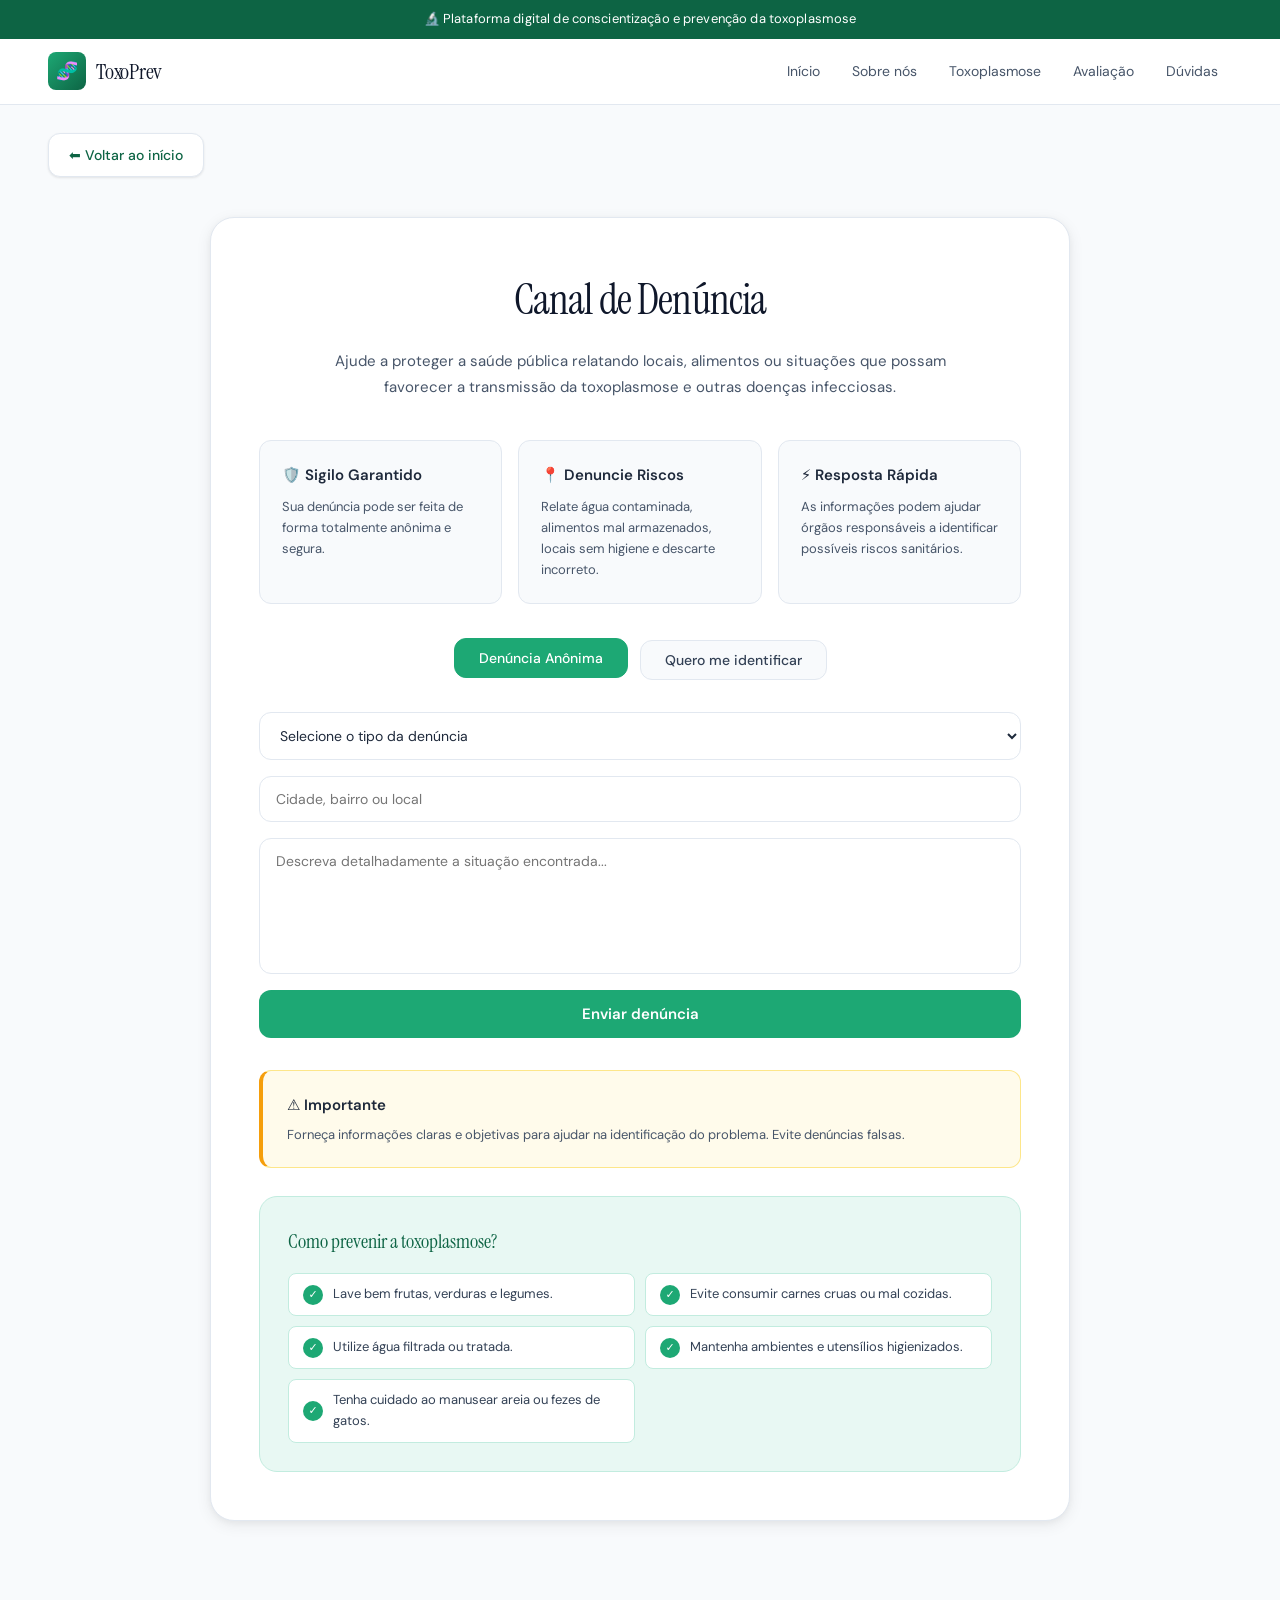
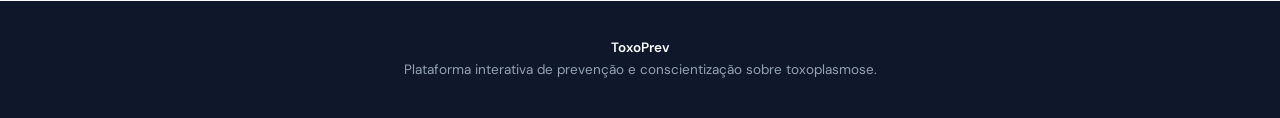
==== denuncia.html @ 3f2ff9aa "Add files via upload" ====
<!DOCTYPE html>
<html lang="pt-BR">
<head>
  <meta charset="UTF-8">
  <meta name="viewport" content="width=device-width, initial-scale=1.0">
  <title>Canal de Denúncia - TOXOPrev</title>
  <link rel="icon" type="image/png" href="favicon2 (2).png">
  <link rel="preconnect" href="https://fonts.googleapis.com">
  <link rel="preconnect" href="https://fonts.gstatic.com" crossorigin>
  <link href="https://fonts.googleapis.com/css2?family=DM+Sans:wght@400;500;600&family=Instrument+Serif:ital@0;1&display=swap" rel="stylesheet">

  <style>
    /* ===== RESET & BASE ===== */
    *, *::before, *::after {
      box-sizing: border-box;
      margin: 0;
      padding: 0;
    }

    :root {
      --teal-50: #e8f8f3;
      --teal-100: #c2ecdf;
      --teal-400: #2fbf8a;
      --teal-500: #1da874;
      --teal-600: #15885d;
      --teal-700: #0d6444;
      --teal-900: #062e1e;

      --slate-50: #f8fafc;
      --slate-100: #f1f5f9;
      --slate-200: #e2e8f0;
      --slate-400: #94a3b8;
      --slate-600: #475569;
      --slate-700: #334155;
      --slate-800: #1e293b;
      --slate-900: #0f172a;

      --accent: #0e9f6e;
      --accent-light: #d1fae5;
      --accent-dark: #065f46;

      --font-display: 'Instrument Serif', Georgia, serif;
      --font-body: 'DM Sans', system-ui, sans-serif;

      --radius-sm: 8px;
      --radius-md: 12px;
      --radius-lg: 18px;
      --radius-xl: 24px;

      --shadow-sm: 0 1px 3px rgba(0,0,0,0.06), 0 1px 2px rgba(0,0,0,0.04);
      --shadow-md: 0 4px 16px rgba(0,0,0,0.07), 0 2px 6px rgba(0,0,0,0.04);
      --shadow-lg: 0 12px 40px rgba(0,0,0,0.10), 0 4px 12px rgba(0,0,0,0.05);
    }

    html { scroll-behavior: smooth; }

    body {
      font-family: var(--font-body);
      background: var(--slate-50);
      color: var(--slate-800);
      font-size: 16px;
      line-height: 1.6;
      -webkit-font-smoothing: antialiased;
    }

    a { text-decoration: none; color: inherit; }

    /* ===== TOP BAR ===== */
    .top-bar {
      background: var(--teal-700);
      color: #fff;
      text-align: center;
      padding: 9px 20px;
      font-size: 13px;
      letter-spacing: 0.01em;
      font-weight: 400;
      display: flex;
      align-items: center;
      justify-content: center;
      gap: 10px;
    }

    .top-bar span {
      background: rgba(255,255,255,0.2);
      color: #fff;
      font-size: 10px;
      font-weight: 700;
      letter-spacing: 0.12em;
      padding: 2px 8px;
      border-radius: 20px;
      text-transform: uppercase;
    }

    /* ===== HEADER ===== */
    header {
      position: sticky;
      top: 0;
      z-index: 100;
      background: rgba(255,255,255,0.92);
      backdrop-filter: blur(14px);
      -webkit-backdrop-filter: blur(14px);
      border-bottom: 1px solid var(--slate-200);
      padding: 0 48px;
      display: flex;
      align-items: center;
      justify-content: space-between;
      height: 66px;
    }

    .logo {
      display: flex;
      align-items: center;
      gap: 10px;
    }

    .logo-icon {
      width: 38px;
      height: 38px;
      background: linear-gradient(135deg, var(--teal-500), var(--teal-700));
      border-radius: var(--radius-sm);
      display: flex;
      align-items: center;
      justify-content: center;
      font-size: 18px;
    }

    .logo h1 {
      font-family: var(--font-display);
      font-size: 22px;
      font-weight: 400;
      color: var(--slate-900);
      letter-spacing: -0.01em;
    }

    nav {
      display: flex;
      align-items: center;
      gap: 4px;
    }

    nav a {
      font-size: 14px;
      font-weight: 400;
      color: var(--slate-600);
      padding: 7px 14px;
      border-radius: var(--radius-sm);
      transition: background 0.18s, color 0.18s;
    }

    nav a:hover {
      background: var(--slate-100);
      color: var(--slate-900);
    }

    nav a.nav-cta {
      background: var(--accent);
      color: #fff;
      font-weight: 500;
      padding: 8px 18px;
      border-radius: var(--radius-md);
      transition: background 0.18s, transform 0.12s;
    }

    nav a.nav-cta:hover {
      background: var(--teal-600);
      transform: translateY(-1px);
    }

    /* ===== BACK BUTTON ===== */
    .voltar-btn {
      display: inline-flex;
      align-items: center;
      gap: 8px;
      background: #fff;
      color: var(--teal-700);
      border: 1px solid var(--slate-200);
      padding: 10px 20px;
      border-radius: var(--radius-md);
      font-size: 14px;
      font-weight: 500;
      box-shadow: var(--shadow-sm);
      transition: background 0.18s, transform 0.15s, box-shadow 0.15s;
      margin: 28px 48px 0;
    }

    .voltar-btn:hover {
      background: var(--teal-50);
      color: var(--teal-600);
      transform: translateY(-2px);
      box-shadow: var(--shadow-md);
    }

    /* ===== DENUNCIA SECTION ===== */
    .denuncia {
      padding: 40px 48px 80px;
    }

    .denuncia-box {
      max-width: 860px;
      margin: 0 auto;
      background: #fff;
      border: 1px solid var(--slate-200);
      border-radius: var(--radius-xl);
      padding: 48px;
      box-shadow: var(--shadow-md);
    }

    .denuncia-box h2 {
      font-family: var(--font-display);
      font-size: clamp(28px, 4vw, 42px);
      font-weight: 400;
      color: var(--slate-900);
      letter-spacing: -0.02em;
      text-align: center;
      margin-bottom: 16px;
    }

    .descricao {
      text-align: center;
      font-size: 15px;
      color: var(--slate-600);
      line-height: 1.7;
      max-width: 620px;
      margin: 0 auto 40px;
    }

    /* ===== INFO CARDS ===== */
    .info-grid {
      display: grid;
      grid-template-columns: repeat(3, 1fr);
      gap: 16px;
      margin-bottom: 36px;
    }

    .info-card {
      background: var(--slate-50);
      border: 1px solid var(--slate-200);
      border-radius: var(--radius-md);
      padding: 22px;
      position: relative;
      overflow: hidden;
      transition: border-color 0.2s, transform 0.2s, box-shadow 0.2s;
    }

    .info-card::before {
      content: '';
      position: absolute;
      top: 0; left: 0; right: 0;
      height: 3px;
      background: linear-gradient(90deg, var(--teal-400), var(--teal-600));
      opacity: 0;
      transition: opacity 0.2s;
    }

    .info-card:hover {
      border-color: var(--teal-400);
      transform: translateY(-2px);
      box-shadow: var(--shadow-md);
    }

    .info-card:hover::before { opacity: 1; }

    .info-card h3 {
      font-size: 15px;
      font-weight: 600;
      color: var(--slate-800);
      margin-bottom: 10px;
    }

    .info-card p {
      font-size: 13px;
      color: var(--slate-600);
      line-height: 1.6;
    }

    /* ===== TIPO BUTTONS ===== */
    .tipo-denuncia {
      display: flex;
      justify-content: center;
      gap: 12px;
      flex-wrap: wrap;
      margin-bottom: 32px;
    }

    .tipo-btn {
      padding: 10px 24px;
      border: 1px solid var(--slate-200);
      border-radius: var(--radius-md);
      background: var(--slate-50);
      color: var(--slate-700);
      font-family: var(--font-body);
      font-size: 14px;
      font-weight: 500;
      cursor: pointer;
      transition: background 0.18s, color 0.18s, border-color 0.18s, transform 0.15s;
    }

    .tipo-btn:hover,
    .tipo-btn.ativo {
      background: var(--teal-500);
      color: #fff;
      border-color: var(--teal-500);
      transform: translateY(-2px);
    }

    /* ===== FORM ===== */
    form {
      display: flex;
      flex-direction: column;
      gap: 16px;
    }

    #dadosUsuario {
      display: none;
      gap: 14px;
      flex-direction: column;
    }

    input,
    select,
    textarea {
      width: 100%;
      padding: 13px 16px;
      border: 1px solid var(--slate-200);
      border-radius: var(--radius-md);
      font-family: var(--font-body);
      font-size: 14px;
      color: var(--slate-800);
      background: #fff;
      transition: border-color 0.18s, box-shadow 0.18s;
    }

    input:focus,
    select:focus,
    textarea:focus {
      outline: none;
      border-color: var(--teal-400);
      box-shadow: 0 0 0 3px rgba(47,191,138,0.12);
    }

    textarea { resize: none; }

    .primary-btn {
      background: var(--teal-500);
      color: #fff;
      border: none;
      padding: 14px 28px;
      border-radius: var(--radius-md);
      font-family: var(--font-body);
      font-size: 15px;
      font-weight: 600;
      cursor: pointer;
      transition: background 0.18s, transform 0.15s, box-shadow 0.15s;
    }

    .primary-btn:hover {
      background: var(--teal-600);
      transform: translateY(-2px);
      box-shadow: 0 8px 24px rgba(13,100,68,0.22);
    }

    /* ===== ALERTS ===== */
    .sucesso-denuncia {
      display: none;
      margin-top: 20px;
      padding: 16px 20px;
      border-radius: var(--radius-md);
      background: var(--teal-50);
      color: var(--teal-700);
      font-weight: 600;
      font-size: 14px;
      text-align: center;
      border: 1px solid var(--teal-100);
    }

    .alerta-denuncia {
      margin-top: 32px;
      background: #fffbeb;
      border: 1px solid #fde68a;
      border-left: 4px solid #f59e0b;
      padding: 22px 24px;
      border-radius: var(--radius-md);
    }

    .alerta-denuncia h3 {
      font-size: 15px;
      font-weight: 600;
      color: var(--slate-800);
      margin-bottom: 8px;
    }

    .alerta-denuncia p {
      font-size: 13px;
      color: var(--slate-600);
      line-height: 1.6;
    }

    /* ===== EXTRA INFO ===== */
    .extra-info {
      margin-top: 28px;
      background: var(--teal-50);
      border: 1px solid var(--teal-100);
      border-radius: var(--radius-lg);
      padding: 28px;
    }

    .extra-info h3 {
      font-family: var(--font-display);
      font-size: 20px;
      font-weight: 400;
      color: var(--teal-700);
      margin-bottom: 16px;
    }

    .extra-info ul {
      list-style: none;
      display: grid;
      grid-template-columns: 1fr 1fr;
      gap: 10px;
    }

    .extra-info li {
      display: flex;
      align-items: center;
      gap: 10px;
      font-size: 13px;
      color: var(--slate-700);
      padding: 10px 14px;
      background: #fff;
      border-radius: var(--radius-sm);
      border: 1px solid var(--teal-100);
    }

    .extra-info li::before {
      content: '✓';
      display: inline-flex;
      width: 20px;
      height: 20px;
      background: var(--teal-500);
      color: #fff;
      border-radius: 50%;
      align-items: center;
      justify-content: center;
      font-size: 11px;
      font-weight: 700;
      flex-shrink: 0;
    }

    /* ===== FOOTER ===== */
    footer {
      background: var(--slate-900);
      color: var(--slate-400);
      text-align: center;
      padding: 36px 48px;
      font-size: 13.5px;
      line-height: 1.7;
    }

    footer strong { color: #fff; font-weight: 600; }

    /* ===== RESPONSIVE ===== */
    @media (max-width: 900px) {
      header { padding: 0 20px; }
      nav { display: none; }
      .denuncia { padding: 24px 20px 60px; }
      .voltar-btn { margin: 20px 20px 0; }
      .denuncia-box { padding: 28px 20px; }
      .info-grid { grid-template-columns: 1fr; }
      .extra-info ul { grid-template-columns: 1fr; }
    }
  </style>
</head>

<body>

  <!-- TOP BAR -->
  <div class="top-bar">
    🔬 Plataforma digital de conscientização e prevenção da toxoplasmose
  </div>

  <!-- HEADER -->
  <header>
    <div class="logo">
      <div class="logo-icon">🧬</div>
      <h1>ToxoPrev</h1>
    </div>
    <nav>
      <a href="index.html">Início</a>
      <a href="sobre.html">Sobre nós</a>
      <a href="toxoplasmose.html">Toxoplasmose</a>
      <a href="entrevista.html">Avaliação</a>
      <a href="duvida.html">Dúvidas</a>
    </nav>
  </header>

  <!-- VOLTAR -->
  <a href="index.html" class="voltar-btn">⬅ Voltar ao início</a>

  <!-- SECTION -->
  <section class="denuncia">
    <div class="denuncia-box">

      <h2>Canal de Denúncia</h2>

      <p class="descricao">
        Ajude a proteger a saúde pública relatando locais, alimentos ou
        situações que possam favorecer a transmissão da toxoplasmose e
        outras doenças infecciosas.
      </p>

      <!-- INFO CARDS -->
      <div class="info-grid">
        <div class="info-card">
          <h3>🛡️ Sigilo Garantido</h3>
          <p>Sua denúncia pode ser feita de forma totalmente anônima e segura.</p>
        </div>
        <div class="info-card">
          <h3>📍 Denuncie Riscos</h3>
          <p>Relate água contaminada, alimentos mal armazenados, locais sem higiene e descarte incorreto.</p>
        </div>
        <div class="info-card">
          <h3>⚡ Resposta Rápida</h3>
          <p>As informações podem ajudar órgãos responsáveis a identificar possíveis riscos sanitários.</p>
        </div>
      </div>

      <!-- TIPO BUTTONS -->
      <div class="tipo-denuncia">
        <button class="tipo-btn ativo" id="btnAnonimo" onclick="mostrarAnonimo()">
          Denúncia Anônima
        </button>
        <button class="tipo-btn" id="btnIdentificado" onclick="mostrarIdentificado()">
          Quero me identificar
        </button>
      </div>

      <!-- FORM -->
      <form id="formDenuncia" onsubmit="enviarDenuncia(event)">

        <div id="dadosUsuario">
          <input type="text" placeholder="Seu nome">
          <input type="email" placeholder="Seu e-mail">
        </div>

        <select required>
          <option value="">Selecione o tipo da denúncia</option>
          <option>Falta de higiene</option>
          <option>Água contaminada</option>
          <option>Alimentos impróprios</option>
          <option>Ambiente de risco</option>
          <option>Outros</option>
        </select>

        <input type="text" placeholder="Cidade, bairro ou local" required>

        <textarea placeholder="Descreva detalhadamente a situação encontrada..." rows="6" required></textarea>

        <button class="primary-btn">Enviar denúncia</button>
      </form>

      <!-- SUCESSO -->
      <div class="sucesso-denuncia" id="sucessoDenuncia">
        ✅ Denúncia enviada com sucesso!
      </div>

      <!-- ALERTA -->
      <div class="alerta-denuncia">
        <h3>⚠️ Importante</h3>
        <p>Forneça informações claras e objetivas para ajudar na identificação do problema. Evite denúncias falsas.</p>
      </div>

      <!-- EXTRA -->
      <div class="extra-info">
        <h3>Como prevenir a toxoplasmose?</h3>
        <ul>
          <li>Lave bem frutas, verduras e legumes.</li>
          <li>Evite consumir carnes cruas ou mal cozidas.</li>
          <li>Utilize água filtrada ou tratada.</li>
          <li>Mantenha ambientes e utensílios higienizados.</li>
          <li>Tenha cuidado ao manusear areia ou fezes de gatos.</li>
        </ul>
      </div>

    </div>
  </section>

  <!-- FOOTER -->
  <footer>
    <strong>ToxoPrev</strong><br>
    Plataforma interativa de prevenção e conscientização sobre toxoplasmose.
  </footer>

  <script>
    function mostrarAnonimo() {
      document.getElementById("dadosUsuario").style.display = "none";
      document.getElementById("btnAnonimo").classList.add("ativo");
      document.getElementById("btnIdentificado").classList.remove("ativo");
    }

    function mostrarIdentificado() {
      document.getElementById("dadosUsuario").style.display = "flex";
      document.getElementById("btnIdentificado").classList.add("ativo");
      document.getElementById("btnAnonimo").classList.remove("ativo");
    }

    function enviarDenuncia(event) {
      event.preventDefault();
      const alerta = document.getElementById("sucessoDenuncia");
      alerta.style.display = "block";
      setTimeout(() => { alerta.style.display = "none"; }, 4000);
      document.getElementById("formDenuncia").reset();
    }

    mostrarAnonimo();
  </script>

</body>
</html>
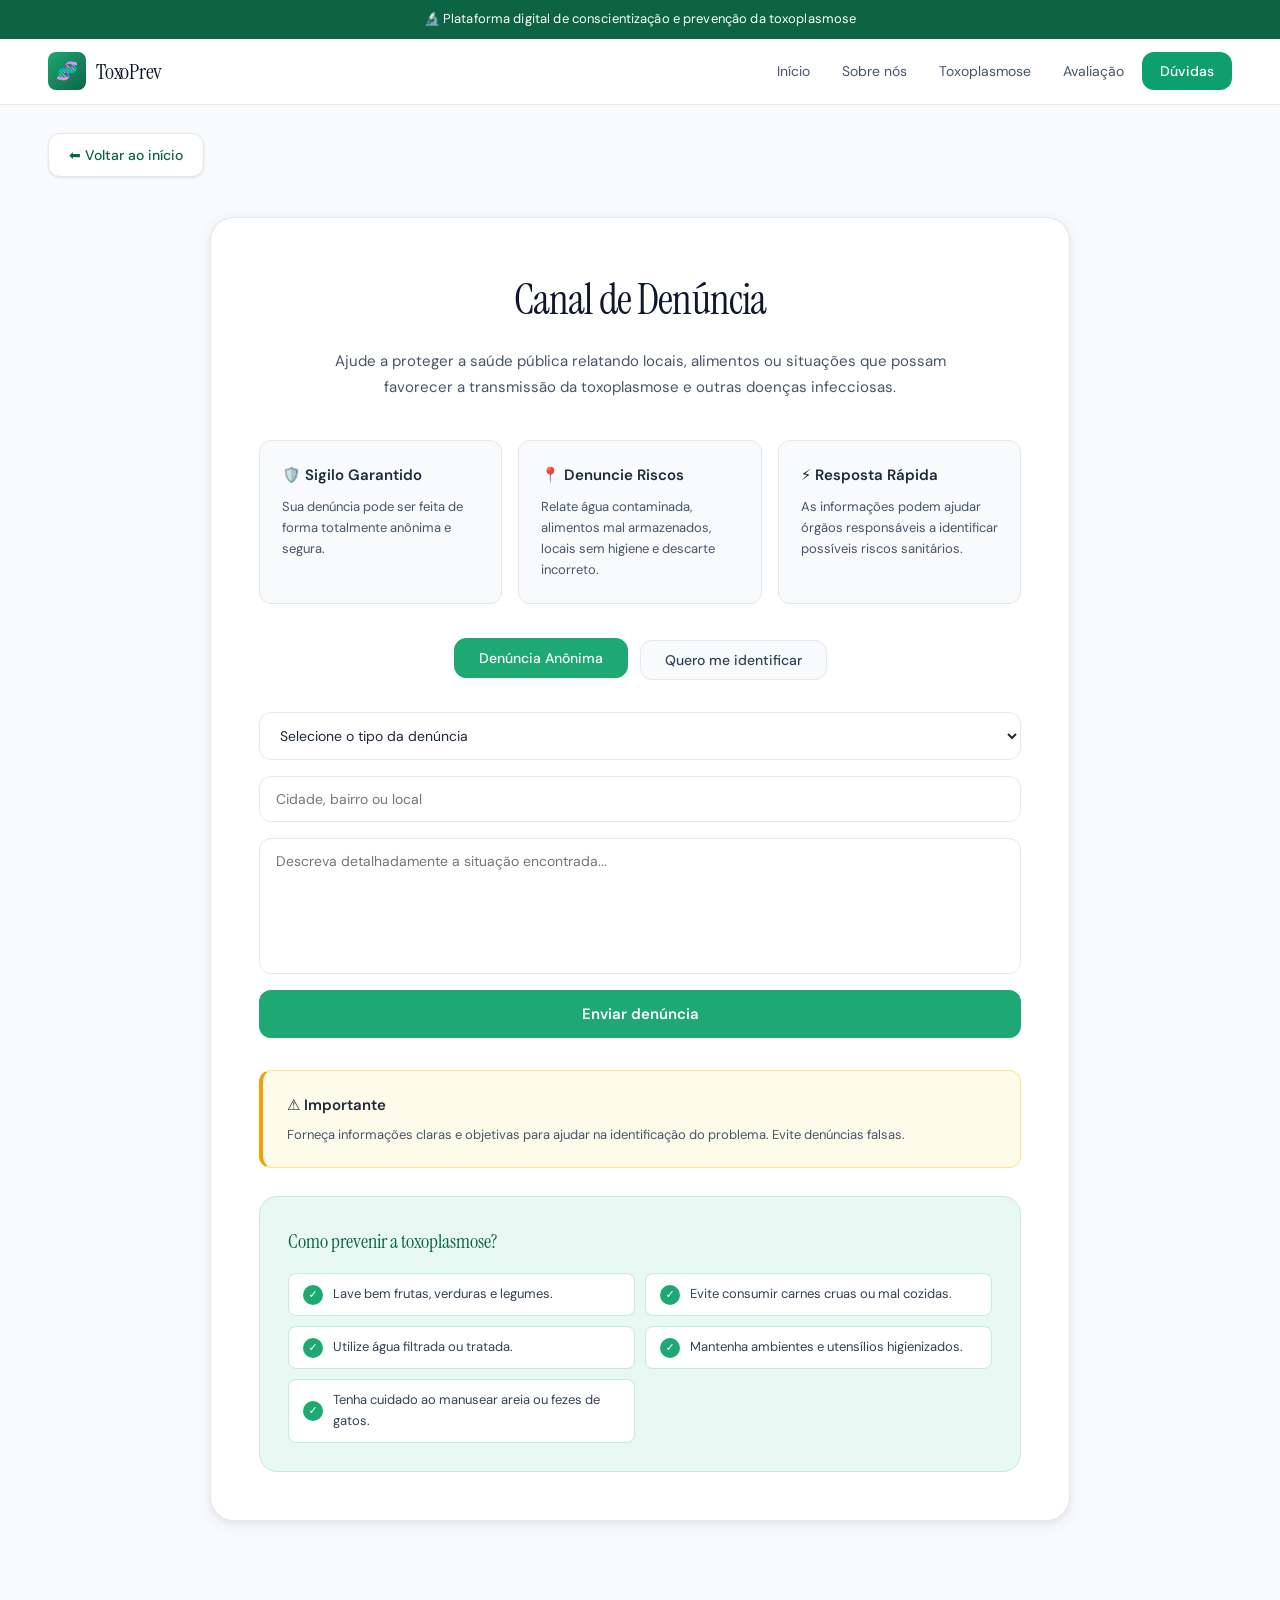
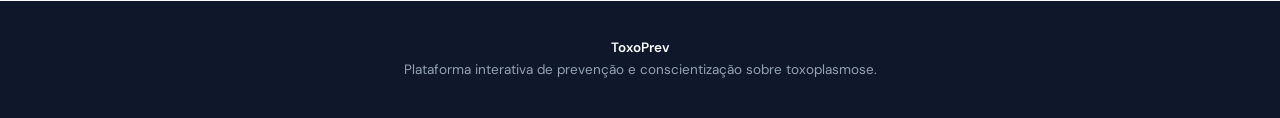
==== commit 68000f81: "atualização" ====
--- a/denuncia.html
+++ b/denuncia.html
@@ -489,7 +489,7 @@
       <a href="sobre.html">Sobre nós</a>
       <a href="toxoplasmose.html">Toxoplasmose</a>
       <a href="entrevista.html">Avaliação</a>
-      <a href="duvida.html">Dúvidas</a>
+      <a href="duvida.html" class="nav-cta">Dúvidas</a>
     </nav>
   </header>
 
@@ -615,4 +615,4 @@
   </script>
 
 </body>
-</html>+</html>
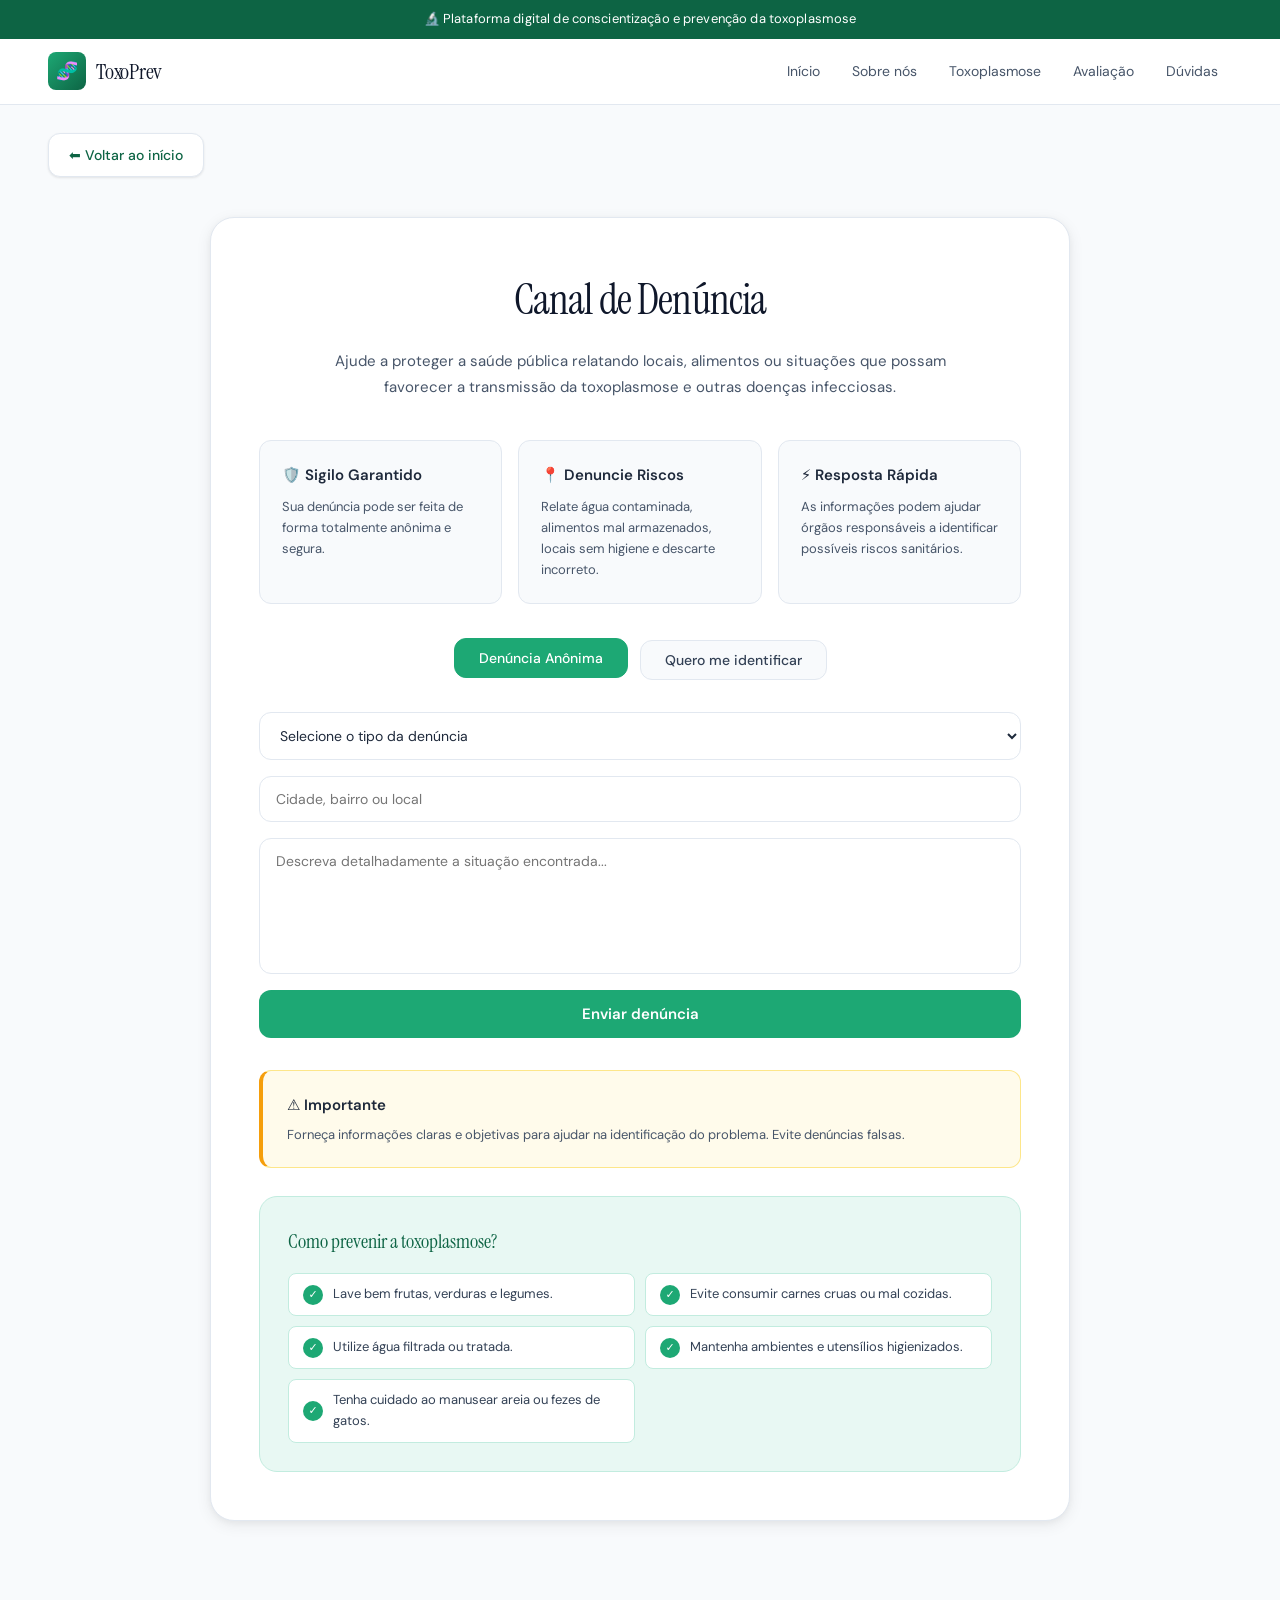
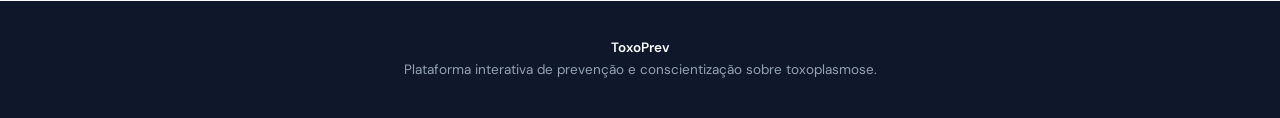
==== commit fcb7471c: "atualização" ====
--- a/denuncia.html
+++ b/denuncia.html
@@ -8,467 +8,7 @@
   <link rel="preconnect" href="https://fonts.googleapis.com">
   <link rel="preconnect" href="https://fonts.gstatic.com" crossorigin>
   <link href="https://fonts.googleapis.com/css2?family=DM+Sans:wght@400;500;600&family=Instrument+Serif:ital@0;1&display=swap" rel="stylesheet">
-
-  <style>
-    /* ===== RESET & BASE ===== */
-    *, *::before, *::after {
-      box-sizing: border-box;
-      margin: 0;
-      padding: 0;
-    }
-
-    :root {
-      --teal-50: #e8f8f3;
-      --teal-100: #c2ecdf;
-      --teal-400: #2fbf8a;
-      --teal-500: #1da874;
-      --teal-600: #15885d;
-      --teal-700: #0d6444;
-      --teal-900: #062e1e;
-
-      --slate-50: #f8fafc;
-      --slate-100: #f1f5f9;
-      --slate-200: #e2e8f0;
-      --slate-400: #94a3b8;
-      --slate-600: #475569;
-      --slate-700: #334155;
-      --slate-800: #1e293b;
-      --slate-900: #0f172a;
-
-      --accent: #0e9f6e;
-      --accent-light: #d1fae5;
-      --accent-dark: #065f46;
-
-      --font-display: 'Instrument Serif', Georgia, serif;
-      --font-body: 'DM Sans', system-ui, sans-serif;
-
-      --radius-sm: 8px;
-      --radius-md: 12px;
-      --radius-lg: 18px;
-      --radius-xl: 24px;
-
-      --shadow-sm: 0 1px 3px rgba(0,0,0,0.06), 0 1px 2px rgba(0,0,0,0.04);
-      --shadow-md: 0 4px 16px rgba(0,0,0,0.07), 0 2px 6px rgba(0,0,0,0.04);
-      --shadow-lg: 0 12px 40px rgba(0,0,0,0.10), 0 4px 12px rgba(0,0,0,0.05);
-    }
-
-    html { scroll-behavior: smooth; }
-
-    body {
-      font-family: var(--font-body);
-      background: var(--slate-50);
-      color: var(--slate-800);
-      font-size: 16px;
-      line-height: 1.6;
-      -webkit-font-smoothing: antialiased;
-    }
-
-    a { text-decoration: none; color: inherit; }
-
-    /* ===== TOP BAR ===== */
-    .top-bar {
-      background: var(--teal-700);
-      color: #fff;
-      text-align: center;
-      padding: 9px 20px;
-      font-size: 13px;
-      letter-spacing: 0.01em;
-      font-weight: 400;
-      display: flex;
-      align-items: center;
-      justify-content: center;
-      gap: 10px;
-    }
-
-    .top-bar span {
-      background: rgba(255,255,255,0.2);
-      color: #fff;
-      font-size: 10px;
-      font-weight: 700;
-      letter-spacing: 0.12em;
-      padding: 2px 8px;
-      border-radius: 20px;
-      text-transform: uppercase;
-    }
-
-    /* ===== HEADER ===== */
-    header {
-      position: sticky;
-      top: 0;
-      z-index: 100;
-      background: rgba(255,255,255,0.92);
-      backdrop-filter: blur(14px);
-      -webkit-backdrop-filter: blur(14px);
-      border-bottom: 1px solid var(--slate-200);
-      padding: 0 48px;
-      display: flex;
-      align-items: center;
-      justify-content: space-between;
-      height: 66px;
-    }
-
-    .logo {
-      display: flex;
-      align-items: center;
-      gap: 10px;
-    }
-
-    .logo-icon {
-      width: 38px;
-      height: 38px;
-      background: linear-gradient(135deg, var(--teal-500), var(--teal-700));
-      border-radius: var(--radius-sm);
-      display: flex;
-      align-items: center;
-      justify-content: center;
-      font-size: 18px;
-    }
-
-    .logo h1 {
-      font-family: var(--font-display);
-      font-size: 22px;
-      font-weight: 400;
-      color: var(--slate-900);
-      letter-spacing: -0.01em;
-    }
-
-    nav {
-      display: flex;
-      align-items: center;
-      gap: 4px;
-    }
-
-    nav a {
-      font-size: 14px;
-      font-weight: 400;
-      color: var(--slate-600);
-      padding: 7px 14px;
-      border-radius: var(--radius-sm);
-      transition: background 0.18s, color 0.18s;
-    }
-
-    nav a:hover {
-      background: var(--slate-100);
-      color: var(--slate-900);
-    }
-
-    nav a.nav-cta {
-      background: var(--accent);
-      color: #fff;
-      font-weight: 500;
-      padding: 8px 18px;
-      border-radius: var(--radius-md);
-      transition: background 0.18s, transform 0.12s;
-    }
-
-    nav a.nav-cta:hover {
-      background: var(--teal-600);
-      transform: translateY(-1px);
-    }
-
-    /* ===== BACK BUTTON ===== */
-    .voltar-btn {
-      display: inline-flex;
-      align-items: center;
-      gap: 8px;
-      background: #fff;
-      color: var(--teal-700);
-      border: 1px solid var(--slate-200);
-      padding: 10px 20px;
-      border-radius: var(--radius-md);
-      font-size: 14px;
-      font-weight: 500;
-      box-shadow: var(--shadow-sm);
-      transition: background 0.18s, transform 0.15s, box-shadow 0.15s;
-      margin: 28px 48px 0;
-    }
-
-    .voltar-btn:hover {
-      background: var(--teal-50);
-      color: var(--teal-600);
-      transform: translateY(-2px);
-      box-shadow: var(--shadow-md);
-    }
-
-    /* ===== DENUNCIA SECTION ===== */
-    .denuncia {
-      padding: 40px 48px 80px;
-    }
-
-    .denuncia-box {
-      max-width: 860px;
-      margin: 0 auto;
-      background: #fff;
-      border: 1px solid var(--slate-200);
-      border-radius: var(--radius-xl);
-      padding: 48px;
-      box-shadow: var(--shadow-md);
-    }
-
-    .denuncia-box h2 {
-      font-family: var(--font-display);
-      font-size: clamp(28px, 4vw, 42px);
-      font-weight: 400;
-      color: var(--slate-900);
-      letter-spacing: -0.02em;
-      text-align: center;
-      margin-bottom: 16px;
-    }
-
-    .descricao {
-      text-align: center;
-      font-size: 15px;
-      color: var(--slate-600);
-      line-height: 1.7;
-      max-width: 620px;
-      margin: 0 auto 40px;
-    }
-
-    /* ===== INFO CARDS ===== */
-    .info-grid {
-      display: grid;
-      grid-template-columns: repeat(3, 1fr);
-      gap: 16px;
-      margin-bottom: 36px;
-    }
-
-    .info-card {
-      background: var(--slate-50);
-      border: 1px solid var(--slate-200);
-      border-radius: var(--radius-md);
-      padding: 22px;
-      position: relative;
-      overflow: hidden;
-      transition: border-color 0.2s, transform 0.2s, box-shadow 0.2s;
-    }
-
-    .info-card::before {
-      content: '';
-      position: absolute;
-      top: 0; left: 0; right: 0;
-      height: 3px;
-      background: linear-gradient(90deg, var(--teal-400), var(--teal-600));
-      opacity: 0;
-      transition: opacity 0.2s;
-    }
-
-    .info-card:hover {
-      border-color: var(--teal-400);
-      transform: translateY(-2px);
-      box-shadow: var(--shadow-md);
-    }
-
-    .info-card:hover::before { opacity: 1; }
-
-    .info-card h3 {
-      font-size: 15px;
-      font-weight: 600;
-      color: var(--slate-800);
-      margin-bottom: 10px;
-    }
-
-    .info-card p {
-      font-size: 13px;
-      color: var(--slate-600);
-      line-height: 1.6;
-    }
-
-    /* ===== TIPO BUTTONS ===== */
-    .tipo-denuncia {
-      display: flex;
-      justify-content: center;
-      gap: 12px;
-      flex-wrap: wrap;
-      margin-bottom: 32px;
-    }
-
-    .tipo-btn {
-      padding: 10px 24px;
-      border: 1px solid var(--slate-200);
-      border-radius: var(--radius-md);
-      background: var(--slate-50);
-      color: var(--slate-700);
-      font-family: var(--font-body);
-      font-size: 14px;
-      font-weight: 500;
-      cursor: pointer;
-      transition: background 0.18s, color 0.18s, border-color 0.18s, transform 0.15s;
-    }
-
-    .tipo-btn:hover,
-    .tipo-btn.ativo {
-      background: var(--teal-500);
-      color: #fff;
-      border-color: var(--teal-500);
-      transform: translateY(-2px);
-    }
-
-    /* ===== FORM ===== */
-    form {
-      display: flex;
-      flex-direction: column;
-      gap: 16px;
-    }
-
-    #dadosUsuario {
-      display: none;
-      gap: 14px;
-      flex-direction: column;
-    }
-
-    input,
-    select,
-    textarea {
-      width: 100%;
-      padding: 13px 16px;
-      border: 1px solid var(--slate-200);
-      border-radius: var(--radius-md);
-      font-family: var(--font-body);
-      font-size: 14px;
-      color: var(--slate-800);
-      background: #fff;
-      transition: border-color 0.18s, box-shadow 0.18s;
-    }
-
-    input:focus,
-    select:focus,
-    textarea:focus {
-      outline: none;
-      border-color: var(--teal-400);
-      box-shadow: 0 0 0 3px rgba(47,191,138,0.12);
-    }
-
-    textarea { resize: none; }
-
-    .primary-btn {
-      background: var(--teal-500);
-      color: #fff;
-      border: none;
-      padding: 14px 28px;
-      border-radius: var(--radius-md);
-      font-family: var(--font-body);
-      font-size: 15px;
-      font-weight: 600;
-      cursor: pointer;
-      transition: background 0.18s, transform 0.15s, box-shadow 0.15s;
-    }
-
-    .primary-btn:hover {
-      background: var(--teal-600);
-      transform: translateY(-2px);
-      box-shadow: 0 8px 24px rgba(13,100,68,0.22);
-    }
-
-    /* ===== ALERTS ===== */
-    .sucesso-denuncia {
-      display: none;
-      margin-top: 20px;
-      padding: 16px 20px;
-      border-radius: var(--radius-md);
-      background: var(--teal-50);
-      color: var(--teal-700);
-      font-weight: 600;
-      font-size: 14px;
-      text-align: center;
-      border: 1px solid var(--teal-100);
-    }
-
-    .alerta-denuncia {
-      margin-top: 32px;
-      background: #fffbeb;
-      border: 1px solid #fde68a;
-      border-left: 4px solid #f59e0b;
-      padding: 22px 24px;
-      border-radius: var(--radius-md);
-    }
-
-    .alerta-denuncia h3 {
-      font-size: 15px;
-      font-weight: 600;
-      color: var(--slate-800);
-      margin-bottom: 8px;
-    }
-
-    .alerta-denuncia p {
-      font-size: 13px;
-      color: var(--slate-600);
-      line-height: 1.6;
-    }
-
-    /* ===== EXTRA INFO ===== */
-    .extra-info {
-      margin-top: 28px;
-      background: var(--teal-50);
-      border: 1px solid var(--teal-100);
-      border-radius: var(--radius-lg);
-      padding: 28px;
-    }
-
-    .extra-info h3 {
-      font-family: var(--font-display);
-      font-size: 20px;
-      font-weight: 400;
-      color: var(--teal-700);
-      margin-bottom: 16px;
-    }
-
-    .extra-info ul {
-      list-style: none;
-      display: grid;
-      grid-template-columns: 1fr 1fr;
-      gap: 10px;
-    }
-
-    .extra-info li {
-      display: flex;
-      align-items: center;
-      gap: 10px;
-      font-size: 13px;
-      color: var(--slate-700);
-      padding: 10px 14px;
-      background: #fff;
-      border-radius: var(--radius-sm);
-      border: 1px solid var(--teal-100);
-    }
-
-    .extra-info li::before {
-      content: '✓';
-      display: inline-flex;
-      width: 20px;
-      height: 20px;
-      background: var(--teal-500);
-      color: #fff;
-      border-radius: 50%;
-      align-items: center;
-      justify-content: center;
-      font-size: 11px;
-      font-weight: 700;
-      flex-shrink: 0;
-    }
-
-    /* ===== FOOTER ===== */
-    footer {
-      background: var(--slate-900);
-      color: var(--slate-400);
-      text-align: center;
-      padding: 36px 48px;
-      font-size: 13.5px;
-      line-height: 1.7;
-    }
-
-    footer strong { color: #fff; font-weight: 600; }
-
-    /* ===== RESPONSIVE ===== */
-    @media (max-width: 900px) {
-      header { padding: 0 20px; }
-      nav { display: none; }
-      .denuncia { padding: 24px 20px 60px; }
-      .voltar-btn { margin: 20px 20px 0; }
-      .denuncia-box { padding: 28px 20px; }
-      .info-grid { grid-template-columns: 1fr; }
-      .extra-info ul { grid-template-columns: 1fr; }
-    }
-  </style>
+  <link rel="stylesheet" href="denuncia.css">    
 </head>
 
 <body>
@@ -489,7 +29,7 @@
       <a href="sobre.html">Sobre nós</a>
       <a href="toxoplasmose.html">Toxoplasmose</a>
       <a href="entrevista.html">Avaliação</a>
-      <a href="duvida.html" class="nav-cta">Dúvidas</a>
+      <a href="duvida.html">Dúvidas</a>
     </nav>
   </header>
 
@@ -590,29 +130,70 @@
     Plataforma interativa de prevenção e conscientização sobre toxoplasmose.
   </footer>
 
-  <script>
-    function mostrarAnonimo() {
-      document.getElementById("dadosUsuario").style.display = "none";
-      document.getElementById("btnAnonimo").classList.add("ativo");
-      document.getElementById("btnIdentificado").classList.remove("ativo");
-    }
+ <script>
+  function mostrarAnonimo() {
+    document.getElementById("dadosUsuario").style.display = "none";
+    document.getElementById("btnAnonimo").classList.add("ativo");
+    document.getElementById("btnIdentificado").classList.remove("ativo");
+  }
 
-    function mostrarIdentificado() {
-      document.getElementById("dadosUsuario").style.display = "flex";
-      document.getElementById("btnIdentificado").classList.add("ativo");
-      document.getElementById("btnAnonimo").classList.remove("ativo");
-    }
+  function mostrarIdentificado() {
+    document.getElementById("dadosUsuario").style.display = "flex";
+    document.getElementById("btnIdentificado").classList.add("ativo");
+    document.getElementById("btnAnonimo").classList.remove("ativo");
+  }
 
-    function enviarDenuncia(event) {
-      event.preventDefault();
-      const alerta = document.getElementById("sucessoDenuncia");
-      alerta.style.display = "block";
-      setTimeout(() => { alerta.style.display = "none"; }, 4000);
-      document.getElementById("formDenuncia").reset();
-    }
+  function definirPrioridade(tipo) {
+    const altos = ["Água contaminada", "Alimentos impróprios"];
+    const medios = ["Falta de higiene", "Ambiente de risco"];
+    if (altos.includes(tipo)) return "ALTO";
+    if (medios.includes(tipo)) return "MÉDIO";
+    return "BAIXO";
+  }
 
+  function gerarId() {
+    return "DEN-" + Date.now().toString().slice(-6);
+  }
+
+  function enviarDenuncia(event) {
+    event.preventDefault();
+
+    const form = document.getElementById("formDenuncia");
+    const isAnonimo = document.getElementById("btnAnonimo").classList.contains("ativo");
+
+    const inputs = form.querySelectorAll("input, select, textarea");
+    const nome  = isAnonimo ? "Anônimo" : (inputs[0].value.trim() || "Anônimo");
+    const email = isAnonimo ? "—"       : (inputs[1].value.trim() || "—");
+    const tipo  = isAnonimo ? inputs[2].value : inputs[3].value; // ajuste conforme o offset
+    const local = isAnonimo ? inputs[3].value : inputs[4].value; // idem
+    const descricao = form.querySelector("textarea").value.trim();
+
+    const novaDenuncia = {
+      id:        gerarId(),
+      data:      new Date().toLocaleString("pt-BR"),
+      anonimo:   isAnonimo,
+      nome,
+      email,
+      tipo,
+      local,
+      descricao,
+      status:    "Recebida",
+      prioridade: definirPrioridade(tipo)
+    };
+
+    const historico = JSON.parse(localStorage.getItem("historicoDenuncias")) || [];
+    historico.push(novaDenuncia);
+    localStorage.setItem("historicoDenuncias", JSON.stringify(historico));
+
+    const alerta = document.getElementById("sucessoDenuncia");
+    alerta.style.display = "block";
+    setTimeout(() => { alerta.style.display = "none"; }, 4000);
+    form.reset();
     mostrarAnonimo();
-  </script>
+  }
+
+  mostrarAnonimo();
+</script>
 
 </body>
-</html>
+</html>
--- a/denuncia.css
+++ b/denuncia.css
@@ -0,0 +1,458 @@
+ /* ===== RESET & BASE ===== */
+    *, *::before, *::after {
+      box-sizing: border-box;
+      margin: 0;
+      padding: 0;
+    }
+
+    :root {
+      --teal-50: #e8f8f3;
+      --teal-100: #c2ecdf;
+      --teal-400: #2fbf8a;
+      --teal-500: #1da874;
+      --teal-600: #15885d;
+      --teal-700: #0d6444;
+      --teal-900: #062e1e;
+
+      --slate-50: #f8fafc;
+      --slate-100: #f1f5f9;
+      --slate-200: #e2e8f0;
+      --slate-400: #94a3b8;
+      --slate-600: #475569;
+      --slate-700: #334155;
+      --slate-800: #1e293b;
+      --slate-900: #0f172a;
+
+      --accent: #0e9f6e;
+      --accent-light: #d1fae5;
+      --accent-dark: #065f46;
+
+      --font-display: 'Instrument Serif', Georgia, serif;
+      --font-body: 'DM Sans', system-ui, sans-serif;
+
+      --radius-sm: 8px;
+      --radius-md: 12px;
+      --radius-lg: 18px;
+      --radius-xl: 24px;
+
+      --shadow-sm: 0 1px 3px rgba(0,0,0,0.06), 0 1px 2px rgba(0,0,0,0.04);
+      --shadow-md: 0 4px 16px rgba(0,0,0,0.07), 0 2px 6px rgba(0,0,0,0.04);
+      --shadow-lg: 0 12px 40px rgba(0,0,0,0.10), 0 4px 12px rgba(0,0,0,0.05);
+    }
+
+    html { scroll-behavior: smooth; }
+
+    body {
+      font-family: var(--font-body);
+      background: var(--slate-50);
+      color: var(--slate-800);
+      font-size: 16px;
+      line-height: 1.6;
+      -webkit-font-smoothing: antialiased;
+    }
+
+    a { text-decoration: none; color: inherit; }
+
+    /* ===== TOP BAR ===== */
+    .top-bar {
+      background: var(--teal-700);
+      color: #fff;
+      text-align: center;
+      padding: 9px 20px;
+      font-size: 13px;
+      letter-spacing: 0.01em;
+      font-weight: 400;
+      display: flex;
+      align-items: center;
+      justify-content: center;
+      gap: 10px;
+    }
+
+    .top-bar span {
+      background: rgba(255,255,255,0.2);
+      color: #fff;
+      font-size: 10px;
+      font-weight: 700;
+      letter-spacing: 0.12em;
+      padding: 2px 8px;
+      border-radius: 20px;
+      text-transform: uppercase;
+    }
+
+    /* ===== HEADER ===== */
+    header {
+      position: sticky;
+      top: 0;
+      z-index: 100;
+      background: rgba(255,255,255,0.92);
+      backdrop-filter: blur(14px);
+      -webkit-backdrop-filter: blur(14px);
+      border-bottom: 1px solid var(--slate-200);
+      padding: 0 48px;
+      display: flex;
+      align-items: center;
+      justify-content: space-between;
+      height: 66px;
+    }
+
+    .logo {
+      display: flex;
+      align-items: center;
+      gap: 10px;
+    }
+
+    .logo-icon {
+      width: 38px;
+      height: 38px;
+      background: linear-gradient(135deg, var(--teal-500), var(--teal-700));
+      border-radius: var(--radius-sm);
+      display: flex;
+      align-items: center;
+      justify-content: center;
+      font-size: 18px;
+    }
+
+    .logo h1 {
+      font-family: var(--font-display);
+      font-size: 22px;
+      font-weight: 400;
+      color: var(--slate-900);
+      letter-spacing: -0.01em;
+    }
+
+    nav {
+      display: flex;
+      align-items: center;
+      gap: 4px;
+    }
+
+    nav a {
+      font-size: 14px;
+      font-weight: 400;
+      color: var(--slate-600);
+      padding: 7px 14px;
+      border-radius: var(--radius-sm);
+      transition: background 0.18s, color 0.18s;
+    }
+
+    nav a:hover {
+      background: var(--slate-100);
+      color: var(--slate-900);
+    }
+
+    nav a.nav-cta {
+      background: var(--accent);
+      color: #fff;
+      font-weight: 500;
+      padding: 8px 18px;
+      border-radius: var(--radius-md);
+      transition: background 0.18s, transform 0.12s;
+    }
+
+    nav a.nav-cta:hover {
+      background: var(--teal-600);
+      transform: translateY(-1px);
+    }
+
+    /* ===== BACK BUTTON ===== */
+    .voltar-btn {
+      display: inline-flex;
+      align-items: center;
+      gap: 8px;
+      background: #fff;
+      color: var(--teal-700);
+      border: 1px solid var(--slate-200);
+      padding: 10px 20px;
+      border-radius: var(--radius-md);
+      font-size: 14px;
+      font-weight: 500;
+      box-shadow: var(--shadow-sm);
+      transition: background 0.18s, transform 0.15s, box-shadow 0.15s;
+      margin: 28px 48px 0;
+    }
+
+    .voltar-btn:hover {
+      background: var(--teal-50);
+      color: var(--teal-600);
+      transform: translateY(-2px);
+      box-shadow: var(--shadow-md);
+    }
+
+    /* ===== DENUNCIA SECTION ===== */
+    .denuncia {
+      padding: 40px 48px 80px;
+    }
+
+    .denuncia-box {
+      max-width: 860px;
+      margin: 0 auto;
+      background: #fff;
+      border: 1px solid var(--slate-200);
+      border-radius: var(--radius-xl);
+      padding: 48px;
+      box-shadow: var(--shadow-md);
+    }
+
+    .denuncia-box h2 {
+      font-family: var(--font-display);
+      font-size: clamp(28px, 4vw, 42px);
+      font-weight: 400;
+      color: var(--slate-900);
+      letter-spacing: -0.02em;
+      text-align: center;
+      margin-bottom: 16px;
+    }
+
+    .descricao {
+      text-align: center;
+      font-size: 15px;
+      color: var(--slate-600);
+      line-height: 1.7;
+      max-width: 620px;
+      margin: 0 auto 40px;
+    }
+
+    /* ===== INFO CARDS ===== */
+    .info-grid {
+      display: grid;
+      grid-template-columns: repeat(3, 1fr);
+      gap: 16px;
+      margin-bottom: 36px;
+    }
+
+    .info-card {
+      background: var(--slate-50);
+      border: 1px solid var(--slate-200);
+      border-radius: var(--radius-md);
+      padding: 22px;
+      position: relative;
+      overflow: hidden;
+      transition: border-color 0.2s, transform 0.2s, box-shadow 0.2s;
+    }
+
+    .info-card::before {
+      content: '';
+      position: absolute;
+      top: 0; left: 0; right: 0;
+      height: 3px;
+      background: linear-gradient(90deg, var(--teal-400), var(--teal-600));
+      opacity: 0;
+      transition: opacity 0.2s;
+    }
+
+    .info-card:hover {
+      border-color: var(--teal-400);
+      transform: translateY(-2px);
+      box-shadow: var(--shadow-md);
+    }
+
+    .info-card:hover::before { opacity: 1; }
+
+    .info-card h3 {
+      font-size: 15px;
+      font-weight: 600;
+      color: var(--slate-800);
+      margin-bottom: 10px;
+    }
+
+    .info-card p {
+      font-size: 13px;
+      color: var(--slate-600);
+      line-height: 1.6;
+    }
+
+    /* ===== TIPO BUTTONS ===== */
+    .tipo-denuncia {
+      display: flex;
+      justify-content: center;
+      gap: 12px;
+      flex-wrap: wrap;
+      margin-bottom: 32px;
+    }
+
+    .tipo-btn {
+      padding: 10px 24px;
+      border: 1px solid var(--slate-200);
+      border-radius: var(--radius-md);
+      background: var(--slate-50);
+      color: var(--slate-700);
+      font-family: var(--font-body);
+      font-size: 14px;
+      font-weight: 500;
+      cursor: pointer;
+      transition: background 0.18s, color 0.18s, border-color 0.18s, transform 0.15s;
+    }
+
+    .tipo-btn:hover,
+    .tipo-btn.ativo {
+      background: var(--teal-500);
+      color: #fff;
+      border-color: var(--teal-500);
+      transform: translateY(-2px);
+    }
+
+    /* ===== FORM ===== */
+    form {
+      display: flex;
+      flex-direction: column;
+      gap: 16px;
+    }
+
+    #dadosUsuario {
+      display: none;
+      gap: 14px;
+      flex-direction: column;
+    }
+
+    input,
+    select,
+    textarea {
+      width: 100%;
+      padding: 13px 16px;
+      border: 1px solid var(--slate-200);
+      border-radius: var(--radius-md);
+      font-family: var(--font-body);
+      font-size: 14px;
+      color: var(--slate-800);
+      background: #fff;
+      transition: border-color 0.18s, box-shadow 0.18s;
+    }
+
+    input:focus,
+    select:focus,
+    textarea:focus {
+      outline: none;
+      border-color: var(--teal-400);
+      box-shadow: 0 0 0 3px rgba(47,191,138,0.12);
+    }
+
+    textarea { resize: none; }
+
+    .primary-btn {
+      background: var(--teal-500);
+      color: #fff;
+      border: none;
+      padding: 14px 28px;
+      border-radius: var(--radius-md);
+      font-family: var(--font-body);
+      font-size: 15px;
+      font-weight: 600;
+      cursor: pointer;
+      transition: background 0.18s, transform 0.15s, box-shadow 0.15s;
+    }
+
+    .primary-btn:hover {
+      background: var(--teal-600);
+      transform: translateY(-2px);
+      box-shadow: 0 8px 24px rgba(13,100,68,0.22);
+    }
+
+    /* ===== ALERTS ===== */
+    .sucesso-denuncia {
+      display: none;
+      margin-top: 20px;
+      padding: 16px 20px;
+      border-radius: var(--radius-md);
+      background: var(--teal-50);
+      color: var(--teal-700);
+      font-weight: 600;
+      font-size: 14px;
+      text-align: center;
+      border: 1px solid var(--teal-100);
+    }
+
+    .alerta-denuncia {
+      margin-top: 32px;
+      background: #fffbeb;
+      border: 1px solid #fde68a;
+      border-left: 4px solid #f59e0b;
+      padding: 22px 24px;
+      border-radius: var(--radius-md);
+    }
+
+    .alerta-denuncia h3 {
+      font-size: 15px;
+      font-weight: 600;
+      color: var(--slate-800);
+      margin-bottom: 8px;
+    }
+
+    .alerta-denuncia p {
+      font-size: 13px;
+      color: var(--slate-600);
+      line-height: 1.6;
+    }
+
+    /* ===== EXTRA INFO ===== */
+    .extra-info {
+      margin-top: 28px;
+      background: var(--teal-50);
+      border: 1px solid var(--teal-100);
+      border-radius: var(--radius-lg);
+      padding: 28px;
+    }
+
+    .extra-info h3 {
+      font-family: var(--font-display);
+      font-size: 20px;
+      font-weight: 400;
+      color: var(--teal-700);
+      margin-bottom: 16px;
+    }
+
+    .extra-info ul {
+      list-style: none;
+      display: grid;
+      grid-template-columns: 1fr 1fr;
+      gap: 10px;
+    }
+
+    .extra-info li {
+      display: flex;
+      align-items: center;
+      gap: 10px;
+      font-size: 13px;
+      color: var(--slate-700);
+      padding: 10px 14px;
+      background: #fff;
+      border-radius: var(--radius-sm);
+      border: 1px solid var(--teal-100);
+    }
+
+    .extra-info li::before {
+      content: '✓';
+      display: inline-flex;
+      width: 20px;
+      height: 20px;
+      background: var(--teal-500);
+      color: #fff;
+      border-radius: 50%;
+      align-items: center;
+      justify-content: center;
+      font-size: 11px;
+      font-weight: 700;
+      flex-shrink: 0;
+    }
+
+    /* ===== FOOTER ===== */
+    footer {
+      background: var(--slate-900);
+      color: var(--slate-400);
+      text-align: center;
+      padding: 36px 48px;
+      font-size: 13.5px;
+      line-height: 1.7;
+    }
+
+    footer strong { color: #fff; font-weight: 600; }
+
+    /* ===== RESPONSIVE ===== */
+    @media (max-width: 900px) {
+      header { padding: 0 20px; }
+      nav { display: none; }
+      .denuncia { padding: 24px 20px 60px; }
+      .voltar-btn { margin: 20px 20px 0; }
+      .denuncia-box { padding: 28px 20px; }
+      .info-grid { grid-template-columns: 1fr; }
+      .extra-info ul { grid-template-columns: 1fr; }
+    }
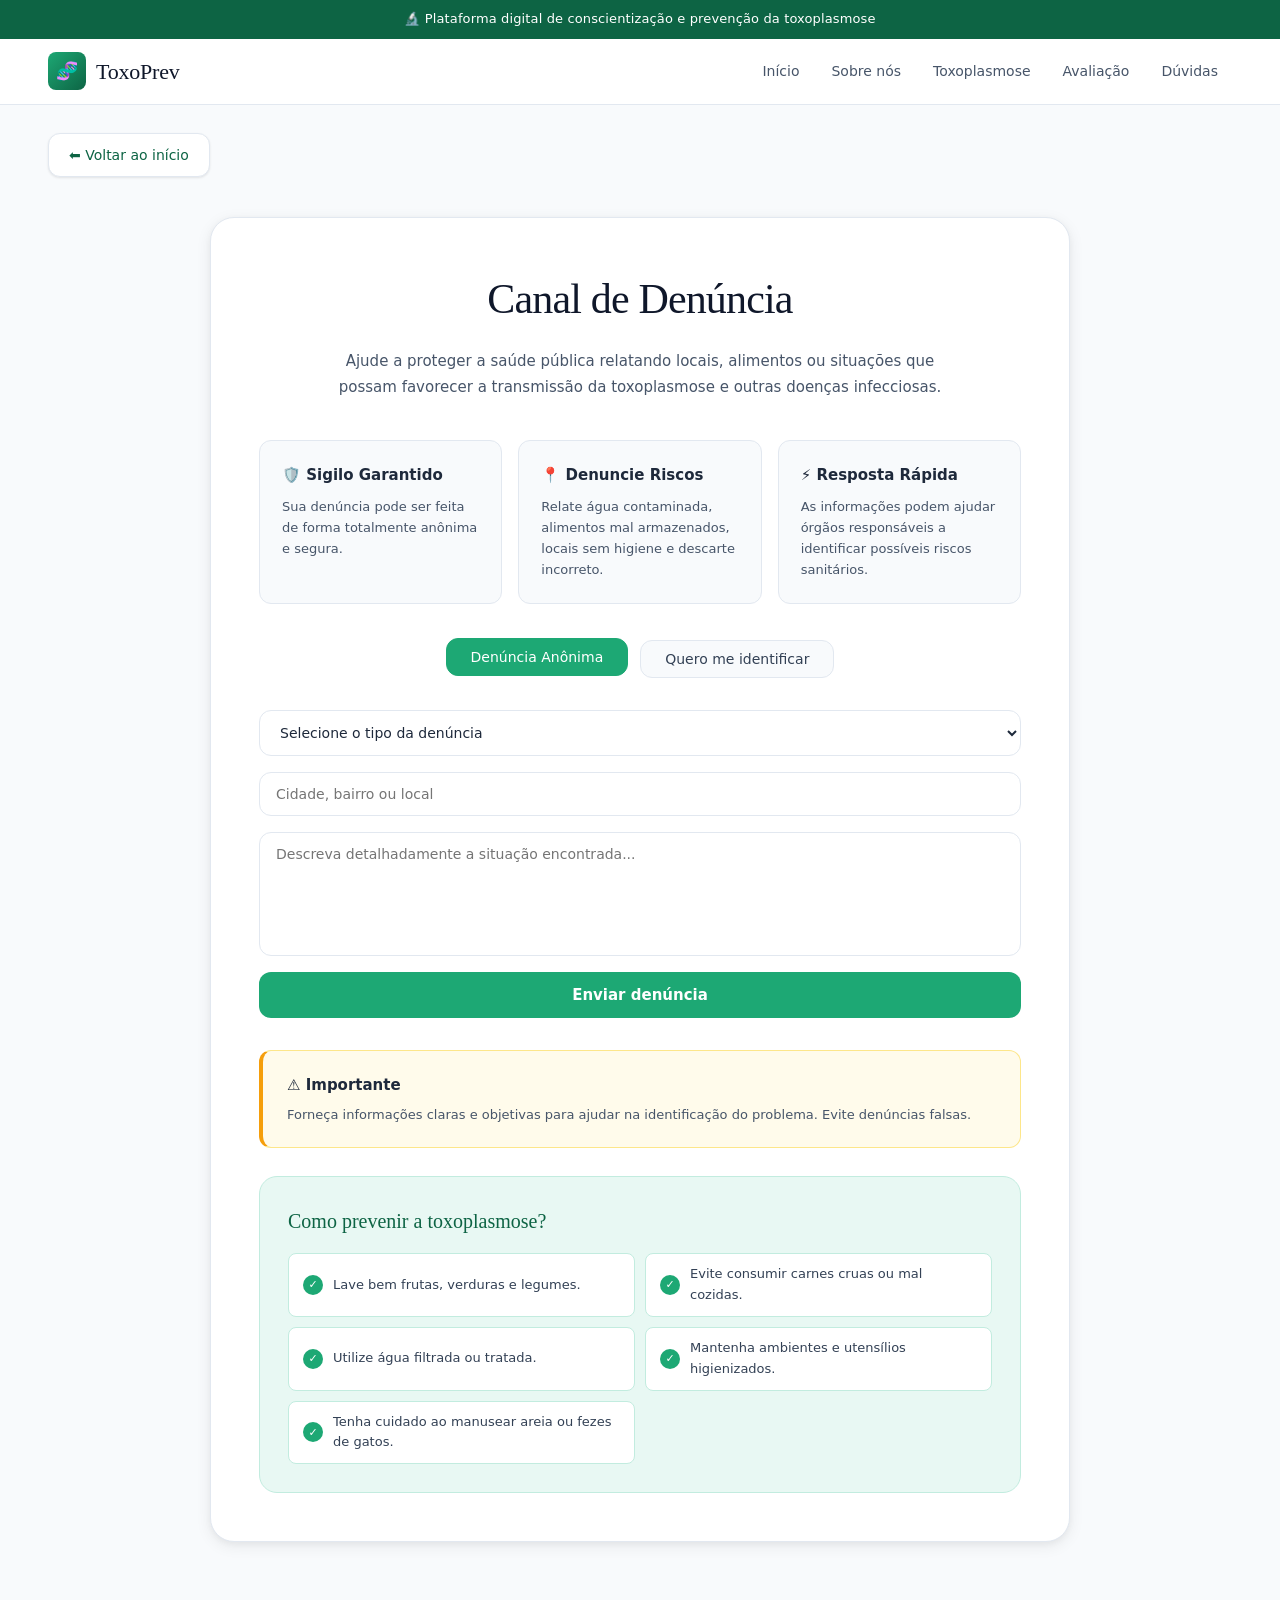
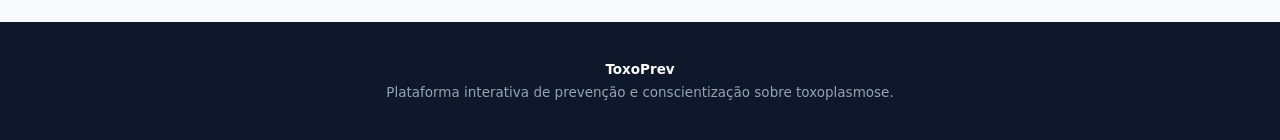
==== commit 261e02cf: "atualização" ====
--- a/denuncia.html
+++ b/denuncia.html
@@ -4,10 +4,9 @@
   <meta charset="UTF-8">
   <meta name="viewport" content="width=device-width, initial-scale=1.0">
   <title>Canal de Denúncia - TOXOPrev</title>
-  <link rel="icon" type="image/png" href="favicon2 (2).png">
+  <link rel="icon" type="image/png" href="favicon2.png">
   <link rel="preconnect" href="https://fonts.googleapis.com">
   <link rel="preconnect" href="https://fonts.gstatic.com" crossorigin>
-  <link href="https://fonts.googleapis.com/css2?family=DM+Sans:wght@400;500;600&family=Instrument+Serif:ital@0;1&display=swap" rel="stylesheet">
   <link rel="stylesheet" href="denuncia.css">    
 </head>
 
